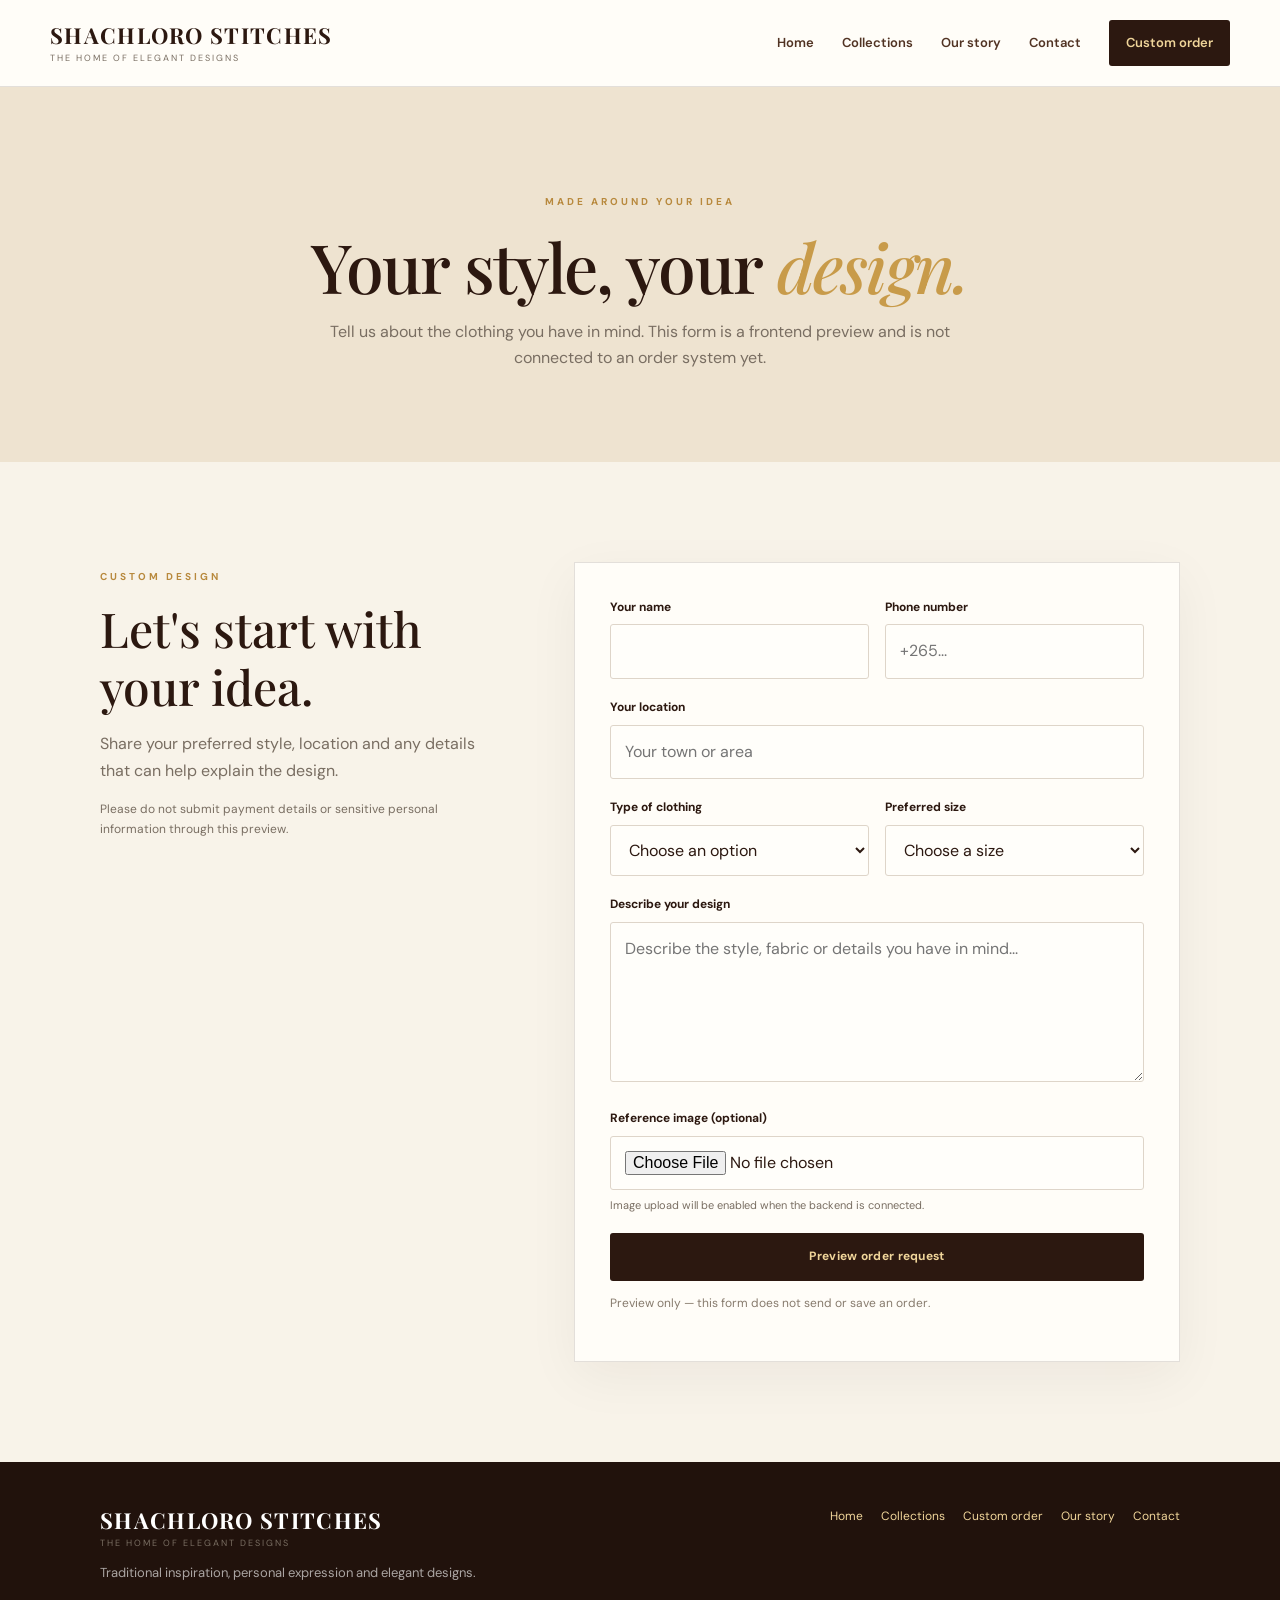
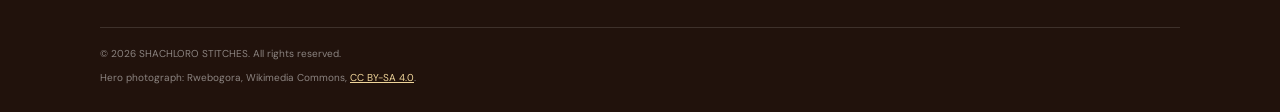
==== frontend/custom-order.html @ c0d843d1 "Build SHACHLORO STITCHES multi-page frontend" ====
<!DOCTYPE html>
<html lang="en">
<head>
  <meta charset="UTF-8">
  <meta name="viewport" content="width=device-width, initial-scale=1.0">
  <meta name="description" content="Share your custom clothing idea with SHACHLORO STITCHES.">
  <title>Custom Order | SHACHLORO STITCHES</title>
  <link rel="stylesheet" href="css/style.css">
  <script src="js/main.js" defer></script>
</head>
<body>
  <div id="site-header"></div>

  <main class="page-main">
    <section class="page-hero">
      <span class="eyebrow">MADE AROUND YOUR IDEA</span>
      <h1>Your style, your <em>design.</em></h1>
      <p>Tell us about the clothing you have in mind. This form is a frontend preview and is not connected to an order system yet.</p>
    </section>

    <section class="section order-layout">
      <div class="order-note">
        <span class="eyebrow">CUSTOM DESIGN</span>
        <h2>Let's start with your idea.</h2>
        <p>Share your preferred style, location and any details that can help explain the design.</p>
        <p class="small-note">Please do not submit payment details or sensitive personal information through this preview.</p>
      </div>

      <form class="order-form" id="orderForm">
        <div class="form-row">
          <div class="form-field">
            <label for="customerName">Your name</label>
            <input id="customerName" name="customerName" type="text" autocomplete="name" required>
          </div>
          <div class="form-field">
            <label for="phone">Phone number</label>
            <input id="phone" name="phone" type="tel" placeholder="+265..." autocomplete="tel" required>
          </div>
        </div>

        <div class="form-field">
          <label for="location">Your location</label>
          <input id="location" name="location" type="text" placeholder="Your town or area" required>
        </div>

        <div class="form-row">
          <div class="form-field">
            <label for="garment">Type of clothing</label>
            <select id="garment" name="garment" required>
              <option value="">Choose an option</option>
              <option value="Traditional outfit">Traditional outfit</option>
              <option value="Shirt">Shirt</option>
              <option value="Dress">Dress</option>
              <option value="Other">Other / not listed</option>
            </select>
          </div>
          <div class="form-field">
            <label for="size">Preferred size</label>
            <select id="size" name="size" required>
              <option value="">Choose a size</option>
              <option value="Small">Small</option>
              <option value="Medium">Medium</option>
              <option value="Large">Large</option>
              <option value="Extra large">Extra large</option>
              <option value="Need measurement guidance">Need measurement guidance</option>
            </select>
          </div>
        </div>

        <div class="form-field">
          <label for="description">Describe your design</label>
          <textarea id="description" name="description" rows="5" placeholder="Describe the style, fabric or details you have in mind..." required></textarea>
        </div>

        <div class="form-field">
          <label for="designImage">Reference image (optional)</label>
          <input id="designImage" name="designImage" type="file" accept="image/*">
          <span class="field-help">Image upload will be enabled when the backend is connected.</span>
        </div>

        <button class="button button-dark form-submit" type="submit">Preview order request</button>
        <p class="form-status" id="formStatus" role="status" aria-live="polite"></p>
        <p class="small-note">Preview only — this form does not send or save an order.</p>
      </form>
    </section>
  </main>

  <div id="site-footer"></div>
</body>
</html>
---- frontend/css/style.css ----
@import url('https://fonts.googleapis.com/css2?family=DM+Sans:wght@400;500;600;700&family=Playfair+Display:ital,wght@0,500;0,600;0,700;1,500;1,600&display=swap');

:root {
  --cream: #f8f3e9;
  --paper: #fffdf8;
  --brown: #2c1810;
  --brown-light: #513323;
  --gold: #c89b4a;
  --gold-light: #f0d59a;
  --muted: #796e62;
  --line: rgba(44,24,16,.13);
  --serif: "Playfair Display", Georgia, serif;
  --sans: "DM Sans", Arial, sans-serif;
}

* { box-sizing: border-box; }

html { scroll-behavior: smooth; }

body {
  margin: 0;
  background: var(--cream);
  color: var(--brown);
  font-family: var(--sans);
  line-height: 1.65;
}

a { color: inherit; text-decoration: none; }

button, input, select, textarea { font: inherit; }

.site-header {
  position: relative;
  z-index: 10;
  background: var(--paper);
  border-bottom: 1px solid var(--line);
}

.nav-wrap {
  width: min(1180px, calc(100% - 48px));
  min-height: 86px;
  margin: auto;
  display: flex;
  align-items: center;
  justify-content: space-between;
  gap: 30px;
}

.brand {
  display: flex;
  flex-direction: column;
  line-height: 1.2;
}

.brand-name {
  font-family: var(--serif);
  font-weight: 700;
  font-size: 22px;
  letter-spacing: 1.3px;
}

.brand-tag {
  margin-top: 5px;
  color: var(--muted);
  font-size: 9px;
  letter-spacing: 2px;
  text-transform: uppercase;
}

.nav-links {
  display: flex;
  align-items: center;
  gap: 28px;
}

.nav-links a {
  color: var(--brown-light);
  font-size: 13px;
  font-weight: 600;
  transition: color .2s;
}

.nav-links a:hover,
.nav-links a.active { color: #a8792d; }

.nav-links .nav-cta {
  padding: 12px 17px;
  background: var(--brown);
  color: var(--gold-light);
  border-radius: 3px;
}

.menu-toggle {
  display: none;
  border: 1px solid var(--line);
  background: transparent;
  color: var(--brown);
  padding: 9px 12px;
  cursor: pointer;
}

.hero {
  position: relative;
  min-height: 640px;
  display: flex;
  align-items: center;
  overflow: hidden;
  background: var(--brown);
  color: white;
}

.hero-image {
  position: absolute;
  inset: 0;
  background:
    linear-gradient(90deg, rgba(25,13,8,.88) 0%, rgba(25,13,8,.69) 48%, rgba(25,13,8,.15) 100%),
    url("../assets/traditional-tailoring-hero.jpg") center 42% / cover no-repeat;
  transform: scale(1.01);
}

.hero-content {
  position: relative;
  width: min(1180px, calc(100% - 48px));
  margin: auto;
  padding: 100px 0 120px;
  max-width: 1180px;
}

.eyebrow {
  display: inline-block;
  color: #b8893d;
  font-size: 10px;
  font-weight: 700;
  letter-spacing: 3px;
  text-transform: uppercase;
}

.hero .eyebrow { color: var(--gold-light); }

.hero h1,
.page-hero h1 {
  max-width: 700px;
  margin: 20px 0;
  font: 500 clamp(46px, 7vw, 82px)/1.08 var(--serif);
  letter-spacing: -1.7px;
}

h1 em, h2 em { color: var(--gold); font-weight: 500; }

.hero-content > p {
  max-width: 520px;
  color: rgba(255,255,255,.8);
  font-size: 16px;
}

.hero-actions {
  display: flex;
  flex-wrap: wrap;
  gap: 13px;
  margin-top: 32px;
}

.button {
  display: inline-flex;
  align-items: center;
  justify-content: center;
  min-height: 48px;
  padding: 13px 21px;
  border: 1px solid transparent;
  border-radius: 3px;
  font-size: 12px;
  font-weight: 700;
  letter-spacing: .3px;
  cursor: pointer;
  transition: .2s ease;
}

.button-gold {
  background: var(--gold);
  color: var(--brown);
}

.button-gold:hover { background: var(--gold-light); }

.button-outline {
  border-color: rgba(255,255,255,.6);
  color: white;
}

.button-outline:hover { background: white; color: var(--brown); }

.button-dark { background: var(--brown); color: var(--gold-light); }
.button-dark:hover { background: var(--brown-light); }

.button-light { background: var(--paper); color: var(--brown); }
.button-light:hover { background: var(--gold-light); }

.hero-caption {
  position: absolute;
  right: 28px;
  bottom: 24px;
  color: rgba(255,255,255,.75);
  font-size: 10px;
  letter-spacing: 1px;
}

.section {
  width: min(1080px, calc(100% - 48px));
  margin: auto;
  padding: 100px 0;
}

.intro { text-align: center; }

.section-heading h2,
.feature-band h2,
.order-note h2,
.about-layout h2,
.contact-content h2 {
  margin: 12px 0;
  font: 500 clamp(32px, 4vw, 48px)/1.2 var(--serif);
}

.intro-copy {
  max-width: 650px;
  margin: 22px auto;
  color: var(--muted);
}

.text-link {
  display: inline-flex;
  gap: 12px;
  align-items: center;
  margin-top: 12px;
  color: #916627;
  font-size: 13px;
  font-weight: 700;
}

.text-link span { font-size: 18px; }

.feature-band {
  display: flex;
  justify-content: space-between;
  align-items: center;
  gap: 30px;
  padding: 70px max(24px, calc((100% - 1080px) / 2));
  background: var(--brown);
  color: white;
}

.feature-band p {
  max-width: 540px;
  color: rgba(255,255,255,.7);
}

.page-main { min-height: 65vh; }

.page-hero {
  padding: 100px 24px 90px;
  text-align: center;
  background: #eee3d0;
}

.page-hero h1 {
  margin: 16px auto;
  font-size: clamp(42px, 6vw, 68px);
}

.page-hero p {
  max-width: 650px;
  margin: auto;
  color: var(--muted);
}

.empty-state {
  max-width: 620px;
  margin: auto;
  padding: 55px 30px;
  text-align: center;
  border: 1px solid var(--line);
  background: rgba(255,253,248,.65);
}

.empty-icon {
  color: var(--gold);
  font-size: 36px;
}

.empty-state h2 {
  font: 500 30px var(--serif);
}

.empty-state p { color: var(--muted); }

.empty-state .button { margin-top: 18px; }

.order-layout {
  display: grid;
  grid-template-columns: .8fr 1.2fr;
  gap: 70px;
  align-items: start;
}

.order-note { position: sticky; top: 35px; }

.order-note p,
.about-layout p,
.contact-content p {
  color: var(--muted);
}

.small-note {
  font-size: 12px;
  color: #877b6d;
}

.order-form {
  padding: 35px;
  background: var(--paper);
  border: 1px solid var(--line);
  box-shadow: 0 15px 50px rgba(44,24,16,.05);
}

.form-row {
  display: grid;
  grid-template-columns: 1fr 1fr;
  gap: 16px;
}

.form-field { margin-bottom: 19px; }

.form-field label {
  display: block;
  margin-bottom: 7px;
  font-size: 12px;
  font-weight: 700;
}

.form-field input,
.form-field select,
.form-field textarea {
  width: 100%;
  padding: 13px 14px;
  border: 1px solid #ded5c9;
  border-radius: 3px;
  outline: none;
  background: #fffefa;
  color: var(--brown);
}

.form-field input:focus,
.form-field select:focus,
.form-field textarea:focus {
  border-color: var(--gold);
  box-shadow: 0 0 0 3px rgba(200,155,74,.12);
}

.form-field textarea { resize: vertical; }

.field-help {
  display: block;
  margin-top: 6px;
  color: var(--muted);
  font-size: 11px;
}

.form-submit { width: 100%; }

.form-status {
  color: #8b4d20;
  font-size: 13px;
}

.about-layout {
  display: grid;
  grid-template-columns: 1fr 1fr;
  align-items: center;
  gap: 65px;
}

.about-image {
  min-height: 420px;
  background: url("../assets/traditional-tailoring-hero.jpg") center / cover no-repeat;
}

.contact-content {
  display: flex;
  align-items: center;
  justify-content: space-between;
  gap: 35px;
}

.site-footer {
  padding: 45px 24px 25px;
  background: #21120c;
  color: white;
}

.footer-inner {
  width: min(1080px, 100%);
  margin: auto;
  display: flex;
  justify-content: space-between;
  gap: 35px;
}

.footer-inner p {
  max-width: 480px;
  color: rgba(255,255,255,.62);
  font-size: 13px;
}

.footer-links {
  display: flex;
  flex-wrap: wrap;
  gap: 18px;
  align-content: start;
}

.footer-links a {
  color: var(--gold-light);
  font-size: 12px;
}

.footer-bottom {
  width: min(1080px, 100%);
  margin: 30px auto 0;
  padding-top: 18px;
  border-top: 1px solid rgba(255,255,255,.13);
  color: rgba(255,255,255,.48);
  font-size: 10px;
}

.photo-credit { margin-top: 8px; }

.photo-credit a {
  color: var(--gold-light);
  text-decoration: underline;
}

@media (max-width: 760px) {
  .nav-wrap {
    width: calc(100% - 32px);
    min-height: 75px;
  }

  .brand-name { font-size: 18px; }
  .brand-tag { font-size: 8px; }

  .menu-toggle { display: block; }

  .nav-links {
    display: none;
    position: absolute;
    top: 100%;
    left: 0;
    right: 0;
    padding: 18px 24px 24px;
    background: var(--paper);
    border-bottom: 1px solid var(--line);
    flex-direction: column;
    align-items: stretch;
    gap: 0;
  }

  .nav-links.open { display: flex; }

  .nav-links a {
    padding: 13px 0;
    border-bottom: 1px solid var(--line);
  }

  .nav-links .nav-cta {
    margin-top: 12px;
    padding: 13px;
    text-align: center;
  }

  .hero { min-height: 600px; }

  .hero-image {
    background-position: 57% center;
    background-image:
      linear-gradient(90deg, rgba(25,13,8,.87), rgba(25,13,8,.42)),
      url("../assets/traditional-tailoring-hero.jpg");
    background-size: cover;
  }

  .hero-content {
    width: calc(100% - 40px);
    padding: 85px 0 105px;
  }

  .hero h1 { font-size: clamp(43px, 12vw, 64px); }

  .hero-content > p { font-size: 14px; }

  .section {
    width: calc(100% - 40px);
    padding: 72px 0;
  }

  .feature-band,
  .contact-content,
  .footer-inner {
    flex-direction: column;
    align-items: flex-start;
  }

  .feature-band { padding: 55px 24px; }

  .order-layout,
  .about-layout { grid-template-columns: 1fr; gap: 30px; }

  .order-note { position: static; }

  .order-form { padding: 23px 18px; }

  .form-row { grid-template-columns: 1fr; gap: 0; }

  .about-image { min-height: 300px; }

  .page-hero { padding: 75px 20px 65px; }
}
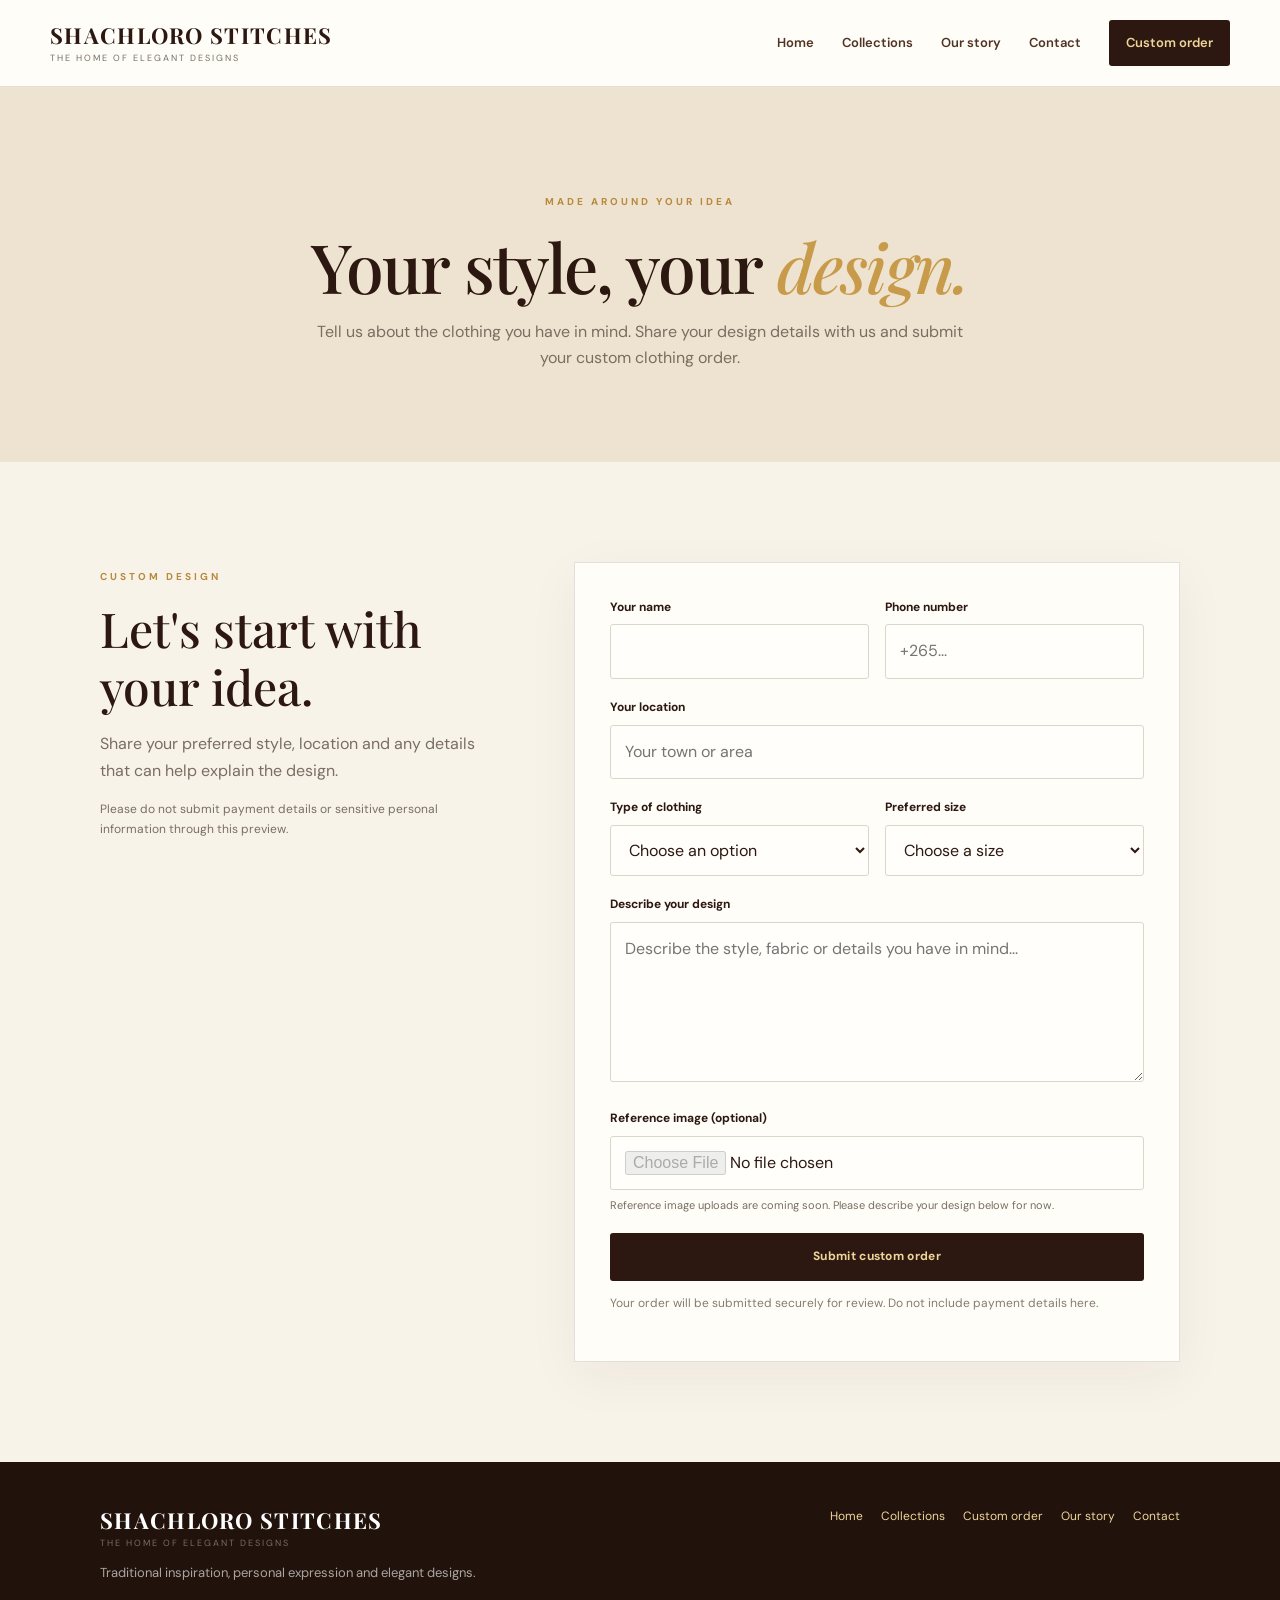
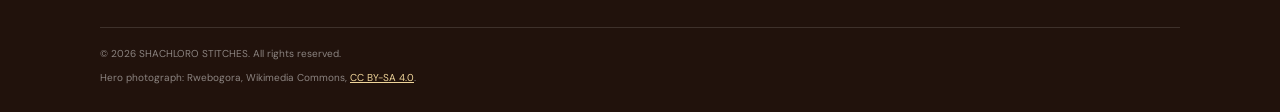
==== commit 509db9b8: "Connect custom order form to live backend" ====
--- a/frontend/custom-order.html
+++ b/frontend/custom-order.html
@@ -15,7 +15,7 @@
     <section class="page-hero">
       <span class="eyebrow">MADE AROUND YOUR IDEA</span>
       <h1>Your style, your <em>design.</em></h1>
-      <p>Tell us about the clothing you have in mind. This form is a frontend preview and is not connected to an order system yet.</p>
+      <p>Tell us about the clothing you have in mind. Share your design details with us and submit your custom clothing order.</p>
     </section>
 
     <section class="section order-layout">
@@ -74,13 +74,13 @@
 
         <div class="form-field">
           <label for="designImage">Reference image (optional)</label>
-          <input id="designImage" name="designImage" type="file" accept="image/*">
-          <span class="field-help">Image upload will be enabled when the backend is connected.</span>
+          <input id="designImage" name="designImage" type="file" accept="image/*" disabled>
+          <span class="field-help">Reference image uploads are coming soon. Please describe your design below for now.</span>
         </div>
 
-        <button class="button button-dark form-submit" type="submit">Preview order request</button>
+        <button class="button button-dark form-submit" type="submit">Submit custom order</button>
         <p class="form-status" id="formStatus" role="status" aria-live="polite"></p>
-        <p class="small-note">Preview only — this form does not send or save an order.</p>
+        <p class="small-note">Your order will be submitted securely for review. Do not include payment details here.</p>
       </form>
     </section>
   </main>
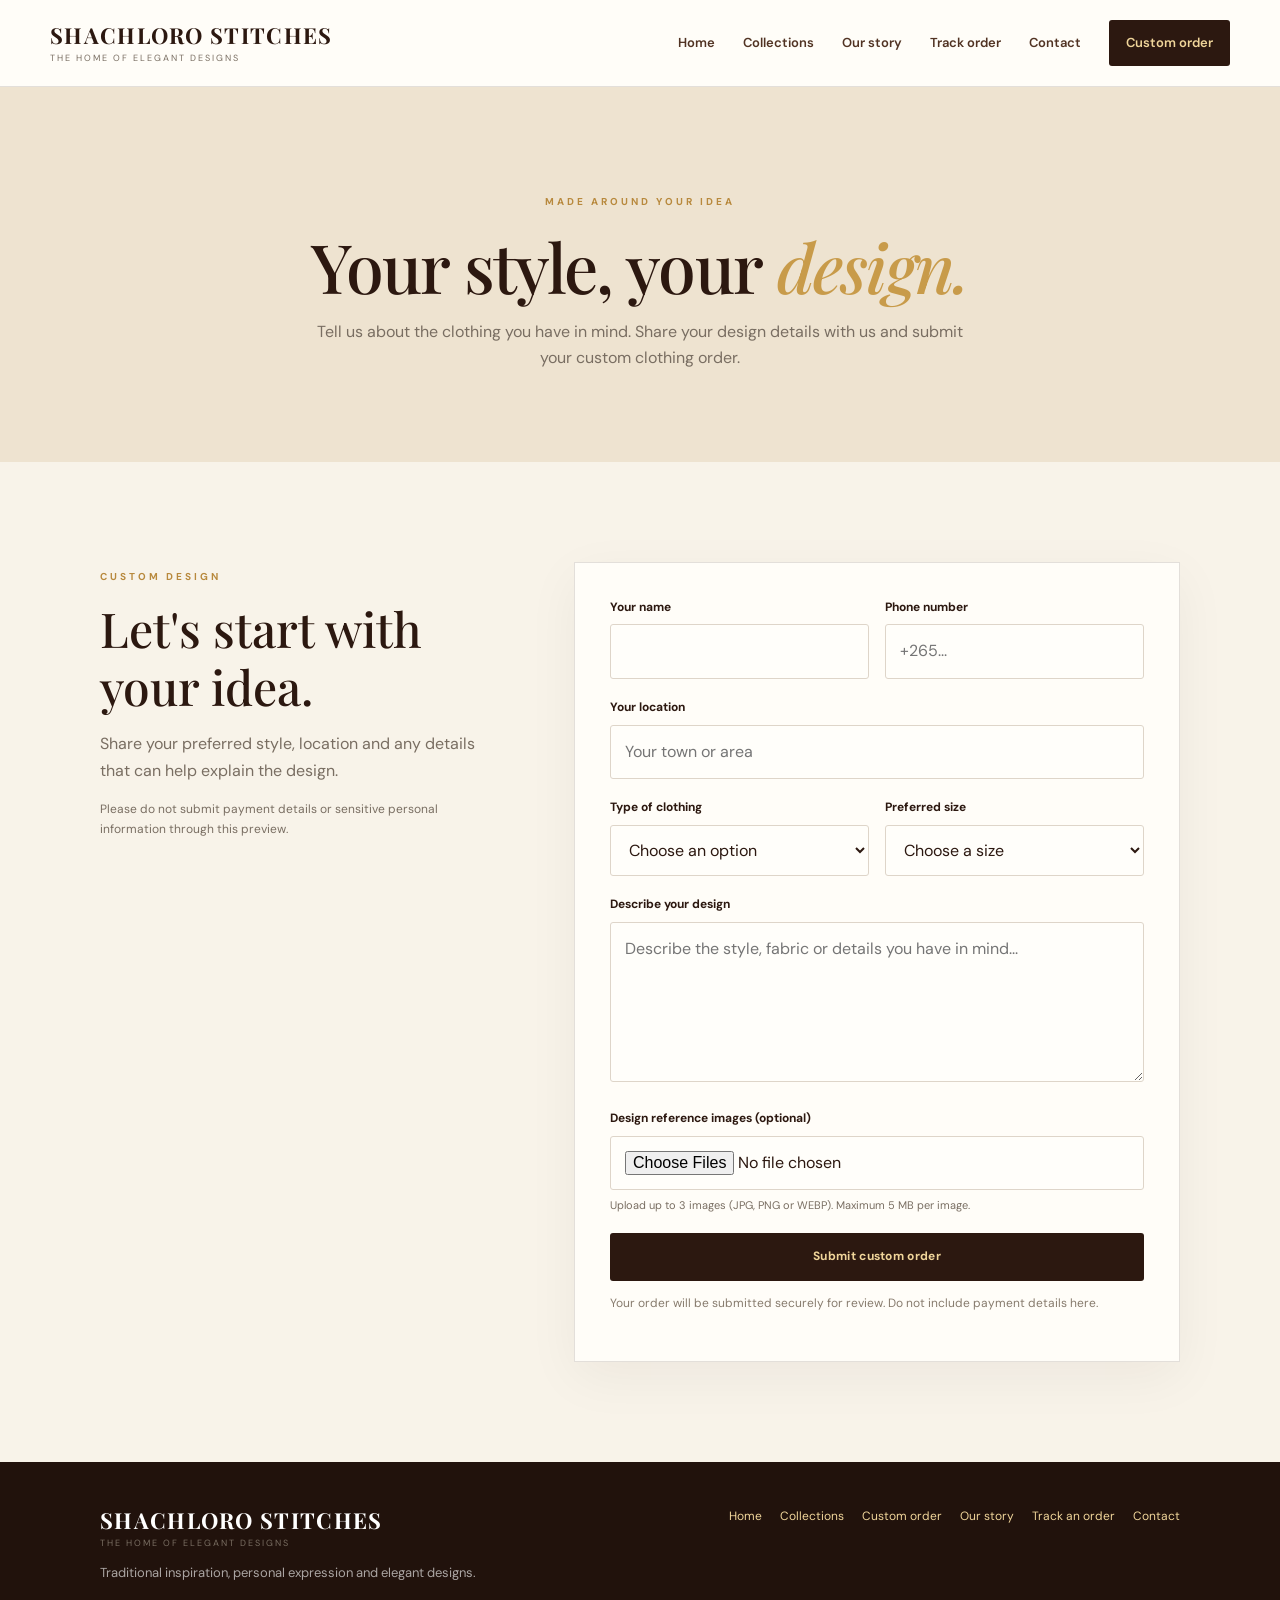
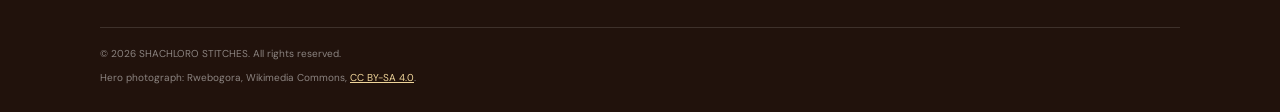
==== commit 15bb6919: "Add customer design image uploads to custom orders" ====
--- a/frontend/custom-order.html
+++ b/frontend/custom-order.html
@@ -73,9 +73,19 @@
         </div>
 
         <div class="form-field">
-          <label for="designImage">Reference image (optional)</label>
-          <input id="designImage" name="designImage" type="file" accept="image/*" disabled>
-          <span class="field-help">Reference image uploads are coming soon. Please describe your design below for now.</span>
+          <label for="designImage">Design reference images (optional)</label>
+          <input
+            id="designImage"
+            name="designImage"
+            type="file"
+            accept="image/jpeg,image/png,image/webp"
+            multiple
+          >
+          <span class="field-help">
+            Upload up to 3 images (JPG, PNG or WEBP). Maximum 5 MB per image.
+          </span>
+          <div id="designImagePreview" class="design-image-preview"
+               aria-live="polite"></div>
         </div>
 
         <button class="button button-dark form-submit" type="submit">Submit custom order</button>
--- a/frontend/css/style.css
+++ b/frontend/css/style.css
@@ -523,3 +523,12 @@
 
   .page-hero { padding: 75px 20px 65px; }
 }
+
+/* Customer design image selection */
+.design-image-preview {
+  margin-top: 10px;
+  color: var(--muted, #766b60);
+  font-size: 0.85rem;
+  line-height: 1.6;
+  overflow-wrap: anywhere;
+}
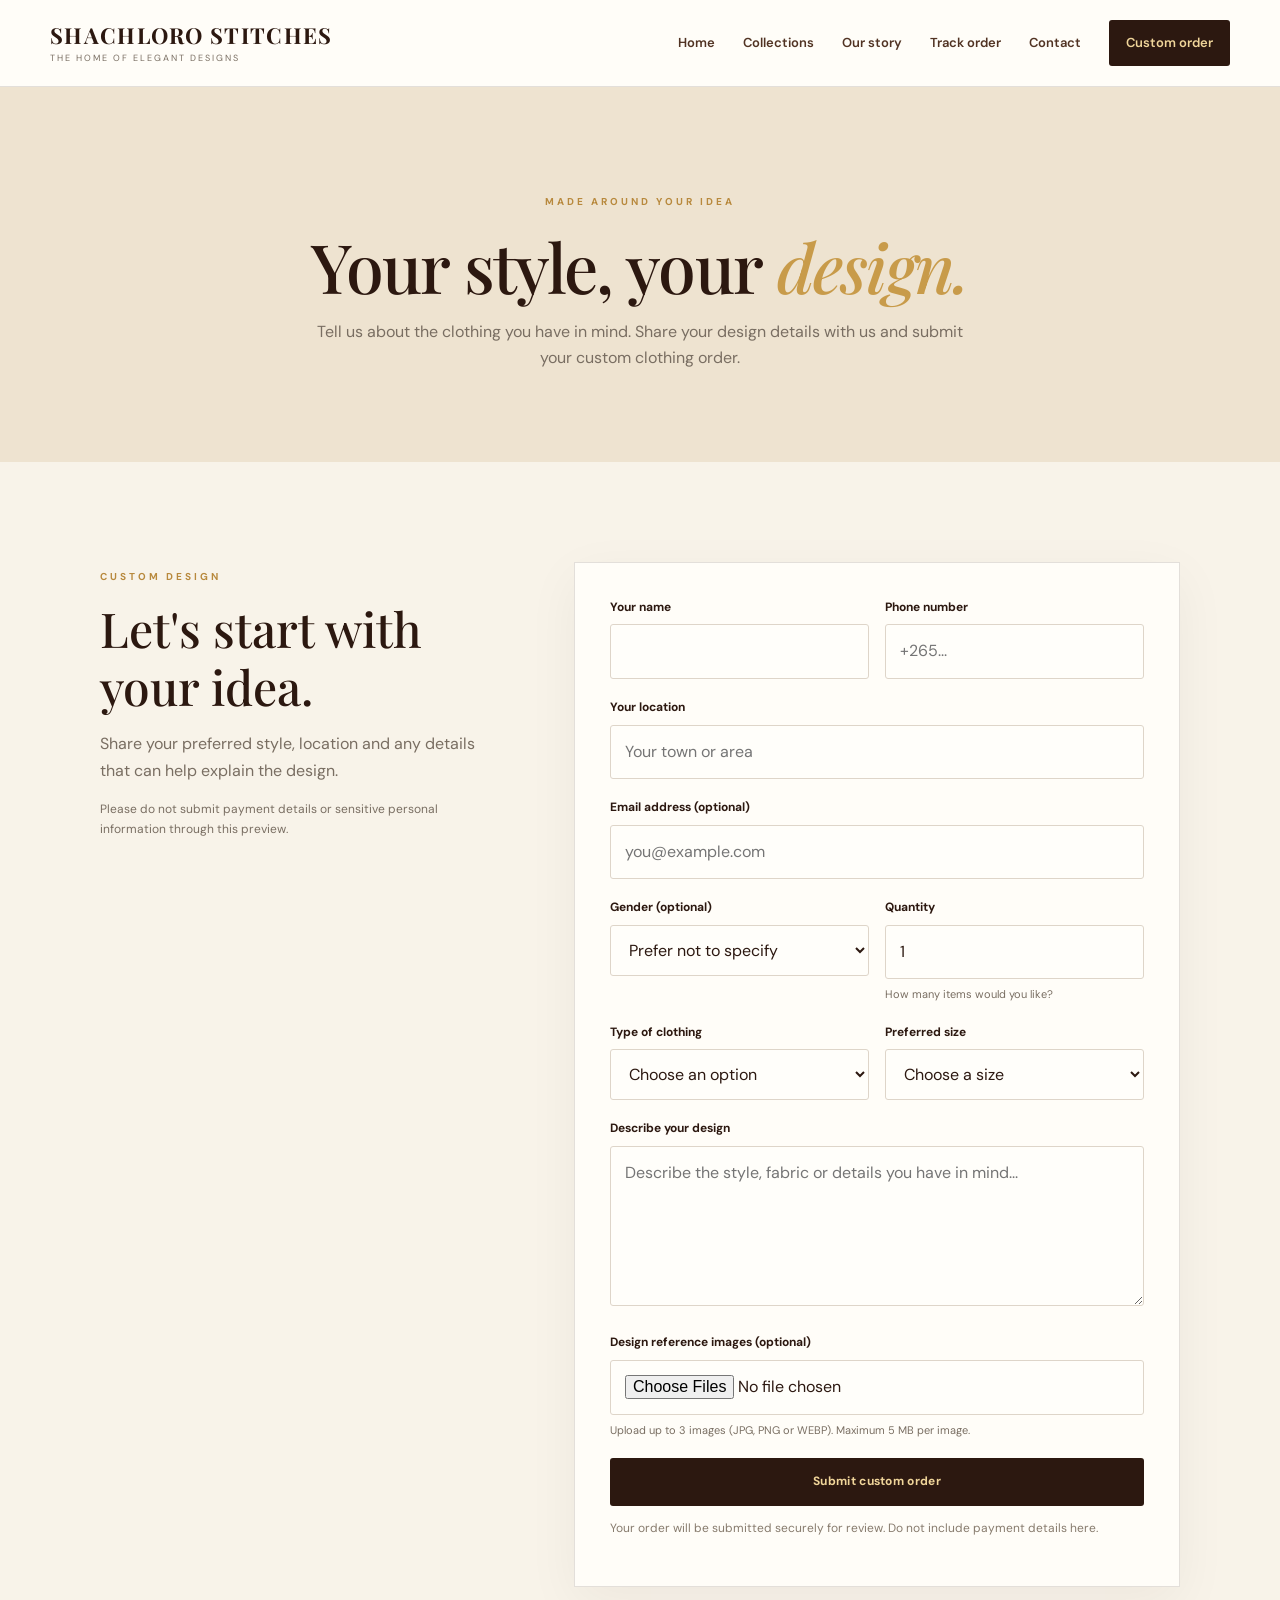
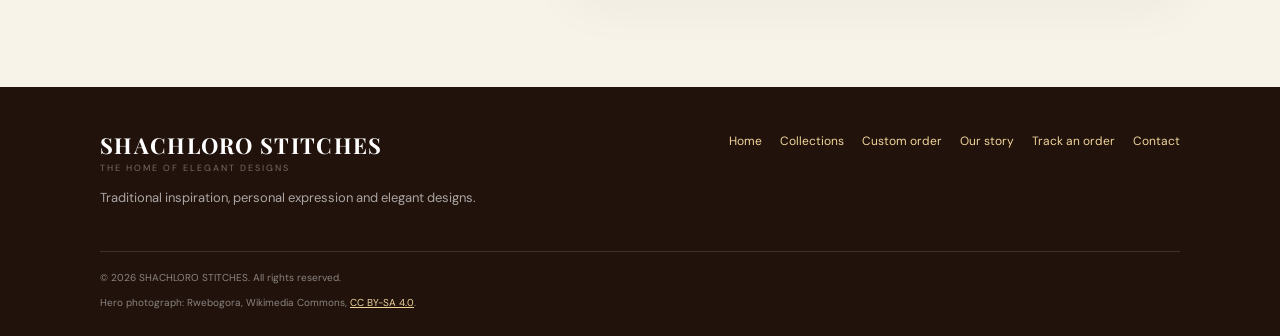
==== commit e63f487c: "Add customer details to custom orders" ====
--- a/frontend/custom-order.html
+++ b/frontend/custom-order.html
@@ -41,6 +41,33 @@
         <div class="form-field">
           <label for="location">Your location</label>
           <input id="location" name="location" type="text" placeholder="Your town or area" required>
+        </div>
+
+        <div class="form-field">
+          <label for="email">Email address (optional)</label>
+          <input id="email" name="email" type="email"
+                 autocomplete="email" maxlength="254"
+                 placeholder="you@example.com">
+        </div>
+
+        <div class="form-row">
+          <div class="form-field">
+            <label for="gender">Gender (optional)</label>
+            <select id="gender" name="gender">
+              <option value="">Prefer not to specify</option>
+              <option value="Male">Male</option>
+              <option value="Female">Female</option>
+              <option value="Other">Other</option>
+              <option value="Prefer not to say">Prefer not to say</option>
+            </select>
+          </div>
+
+          <div class="form-field">
+            <label for="quantity">Quantity</label>
+            <input id="quantity" name="quantity" type="number"
+                   min="1" max="50" step="1" value="1" required>
+            <span class="field-help">How many items would you like?</span>
+          </div>
         </div>
 
         <div class="form-row">
